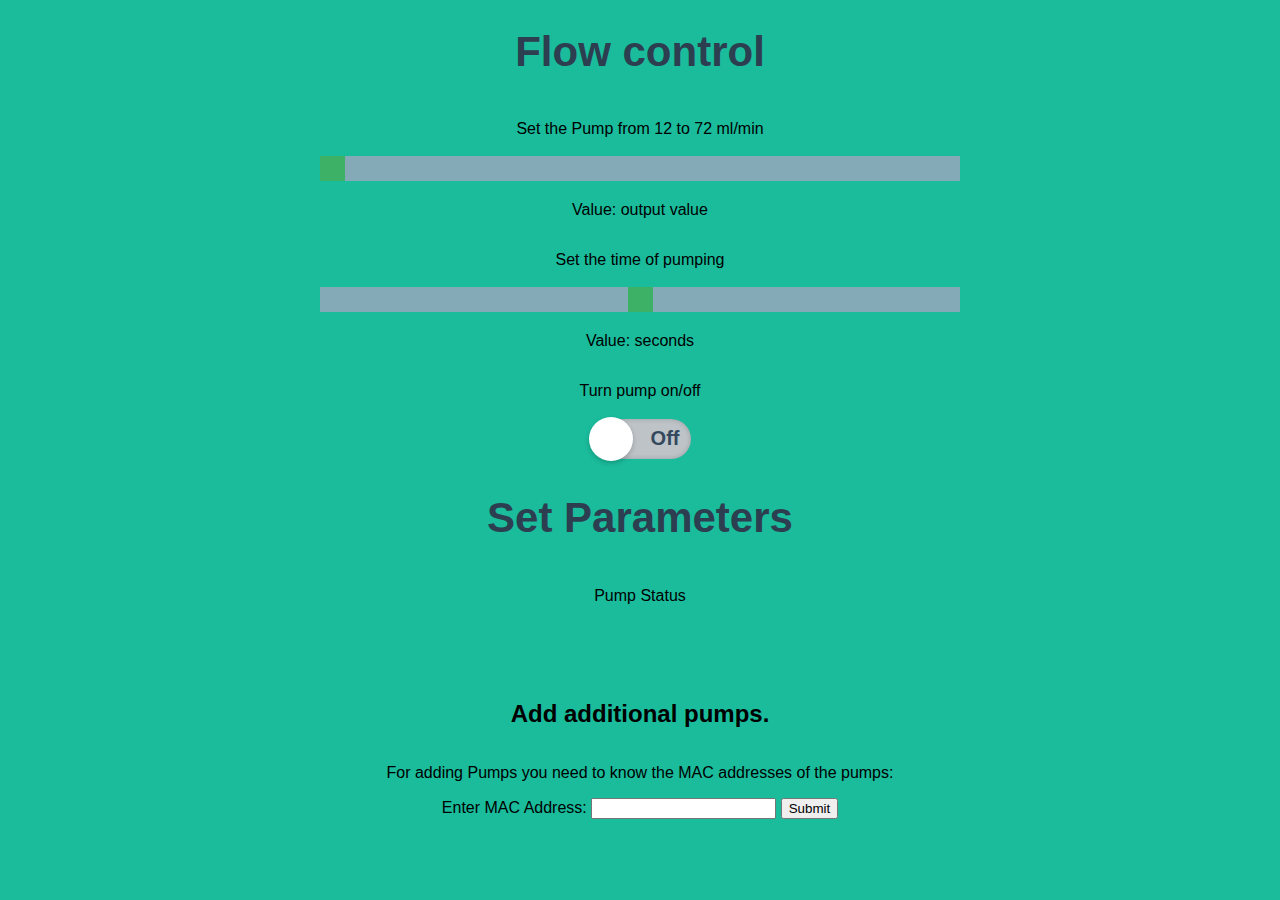
==== ESP2ESPCOM/data/Index.html @ 3bf16a14 "Add files via upload" ====
<!DOCTYPE html>
<html xmlns:mso="urn:schemas-microsoft-com:office:office" xmlns:msdt="uuid:C2F41010-65B3-11d1-A29F-00AA00C14882">
<head>
	<title>Flow control</title>
	<meta charset="utf-8" name="viewport" content="width=device-width, initial-scale=1">
	<link rel="stylesheet" type="text/css" href="main.css">
	<script src="jquery.js"></script>
	<script src="myJsFunctions.js"></script>

<!--[if gte mso 9]><xml>
<mso:CustomDocumentProperties>
<mso:display_urn_x003a_schemas-microsoft-com_x003a_office_x003a_office_x0023_Editor msdt:dt="string">Martin Grosberg</mso:display_urn_x003a_schemas-microsoft-com_x003a_office_x003a_office_x0023_Editor>
<mso:xd_Signature msdt:dt="string"></mso:xd_Signature>
<mso:Order msdt:dt="string">5660300.00000000</mso:Order>
<mso:ComplianceAssetId msdt:dt="string"></mso:ComplianceAssetId>
<mso:TemplateUrl msdt:dt="string"></mso:TemplateUrl>
<mso:xd_ProgID msdt:dt="string"></mso:xd_ProgID>
<mso:SharedWithUsers msdt:dt="string"></mso:SharedWithUsers>
<mso:display_urn_x003a_schemas-microsoft-com_x003a_office_x003a_office_x0023_Author msdt:dt="string">Martin Grosberg</mso:display_urn_x003a_schemas-microsoft-com_x003a_office_x003a_office_x0023_Author>
<mso:ContentTypeId msdt:dt="string">0x0101002A9DB9F94E987C4EAB6A9B3ECDDD85C1</mso:ContentTypeId>
<mso:_SourceUrl msdt:dt="string"></mso:_SourceUrl>
<mso:_SharedFileIndex msdt:dt="string"></mso:_SharedFileIndex>
</mso:CustomDocumentProperties>
</xml><![endif]-->
</head>
<body>
	<h1>Flow control</h1>
	<div class="slidecontainer">
		<p>Set the Pump  from 12 to 72 ml/min</p>
		<input type="range" min="12" max="72" value="12" class="slider" id="Pump1Slider_1">
		<p>Value: <span id="Slider1Value"></span> output value</p>
	</div>
	<div class="slidecontainer">
		<p>Set the time of pumping</p>
		<input type="range" min="0" max="120" value="60" class="slider" id="Pump1Slider_2">
		<p>Value: <span id="Slider2Value"></span> seconds </p>
	</div>
  <div class="toggleBox">
  <p>Turn pump on/off</p>
    <div class="toggle">
		 <input type="checkbox" id ="myCheck">
		 <label for="" class="onbtn" >On</label>
		 <label for="" class="ofbtn" >Off</label>
    </div>
  </div>  
	<title> Count down timer</title>
	<div class="container">
		<h1 id="count1" >Set Parameters</h1>
	</div>
	
<p>Pump Status</p>
<table>
	<tr>
		<td><canvas id="pumpStatus1" width="50" height="50"></canvas></td>
	</tr>
</table>

<h2>Add additional pumps.</h2>

<p>For adding Pumps you need to know the MAC addresses of the pumps:</p>

<form id = "myForm1" onsubmit ="ShowHide()">
  Enter MAC Address: <input type="text" name="fname">
  <input type="submit" value="Submit">
</form> 

<div id="myDIV" >

<h1>Pump 2</h1>
	<div class="slidecontainer">
		<p>Set the Pump  from 12 to 72 ml/min</p>
		<input type="range" min="12" max="72" value="12" class="slider" id="Pump2Slider_1">
		<p>Value: <span id="Slider3Value"></span> output value</p>
	</div>
	<div class="slidecontainer">
		<p>Set the time of pumping</p>
		<input type="range" min="0" max="120" value="60" class="slider" id="Pump2Slider_2">
		<p>Value: <span id="Slider4Value"></span> seconds </p>
	</div>
  <div class="toggleBox">
  <p>Turn pump on/off</p>
    <div class="toggle">
		 <input type="checkbox" id ="myCheck2">
		 <label for="" class="onbtn" >On</label>
		 <label for="" class="ofbtn" >Off</label> 
    </div>
  </div>  
	<title> Count down timer</title>
	<div class="container">
		<h1 id="count2" >Set Parameters</h1>
	</div>
	
<p>Pump Status</p>
<table>
	<tr>
		<td><canvas id="pumpStatus2" width="50" height="50"></canvas></td>
	</tr>
</table>
<p>For adding Pumps you need to know the MAC addresses of the pumps:</p>

<form id = "myForm2" onsubmit ="ShowHide2()">
  Enter MAC Address: <input type="text" name="fname">
  <input type="submit" value="Submit">
</form>
</div>
<br></br>
<br></br>
<div id="myDIV2">
<h1>Pump 3</h1>
	<div class="slidecontainer">
		<p>Set the Pump  from 12 to 72 ml/min</p>
		<input type="range" min="12" max="72" value="12" class="slider" id="Pump3Slider_1">
		<p>Value: <span id="Slider5Value"></span> output value</p>
	</div>
	<div class="slidecontainer">
		<p>Set the time of pumping</p>
		<input type="range" min="0" max="120" value="60" class="slider" id="Pump3Slider_2">
		<p>Value: <span id="Slider6Value"></span> seconds </p>
	</div>
  <div class="toggleBox">
  <p>Turn pump on/off</p>
    <div class="toggle">
		 <input type="checkbox" id ="myCheck3">
		 <label for="" class="onbtn" >On</label>
		 <label for="" class="ofbtn" >Off</label> 
    </div>
  </div>  
	<title> Count down timer</title>
	<div class="container">
		<h1 id="count3" >Set Parameters</h1>
	</div>
<p>Pump Status</p>
<table>
	<tr>
		<td><canvas id="pumpStatus3" width="50" height="50"></canvas></td>
	</tr>
</table>
</div>
</body>
---- ESP2ESPCOM/data/main.css ----
.slidecontainer {
  width: 100%;
}
.slider {
  -webkit-appearance: none;
  width: 50%;
  height: 25px;
  background: #b3a3c3;
  outline: none;
  opacity: 0.7;
  -webkit-transition: .2s;
  transition: opacity .2s;
}
.slider:hover {
  opacity: 1;
}
.slider::-webkit-slider-thumb {
  -webkit-appearance: none;
  appearance: none;
  width: 25px;
  height: 25px;
  background: #4CAD50;
  cursor: pointer;
}
.slider::-moz-range-thumb {
  width: 25px;
  height: 25px;
  background: #4CAG50;
  cursor: pointer;
}

body {
  margin: 0;
  padding: 0;
  font-family: 'Montserrat', sans-serif;
  background: #1abc9c;
  display: grid;
  align-items: center;
  height: 40vh;
  text-align: center;
}

h1 {
  font-size: 42px;
  color: #2c3e50;
}
input[type="checkbox"] {
  position: relative;
  width: 100px;
  height: 40px;
  background: #bdc3c7;
  -webkit-appearance: none;
  border-radius: 20px;
  outline: none;
  transition: .4s;
  box-shadow: inset 0 0 5px rgba(0, 0, 0, 0.2);
  cursor: pointer;
}
input:checked[type="checkbox"] {
  background: #3498db;
}
input[type="checkbox" ]::before {
  z-index: 2;
  position: absolute;
  content: "";
  left: 0;
  width: 40px;
  height: 40px;
  background: #fff;
  border-radius: 50%;
  transform: scale(1.1);
  box-shadow: 0 2px 5px rgba(0, 0, 0, 0.2);
  transition: .4s;
}
input:checked[type="checkbox"]::before {
  left: 60px;
}
.toggle {
  position: relative;
  display: inline;
}
label {
  position: absolute;
  color: #fff;
  font-weight: 600;
  font-size: 20px;
  pointer-events: none;
}
.onbtn {
  bottom: 15px;
  left: 15px;
}
.ofbtn {
  bottom: 15px;
  right: 14px;
  color: #34495e;
}
#myDIV {
  width: 100%;
  padding: 50px 0;
  text-align: center;
  background-color: lightblue;
  margin-top: 20px;
  display: none;
}
#myDIV2 {
  width: 100%;
  padding: 50px 0;
  text-align: center;
  margin-top: 20px;
  display: none;
}
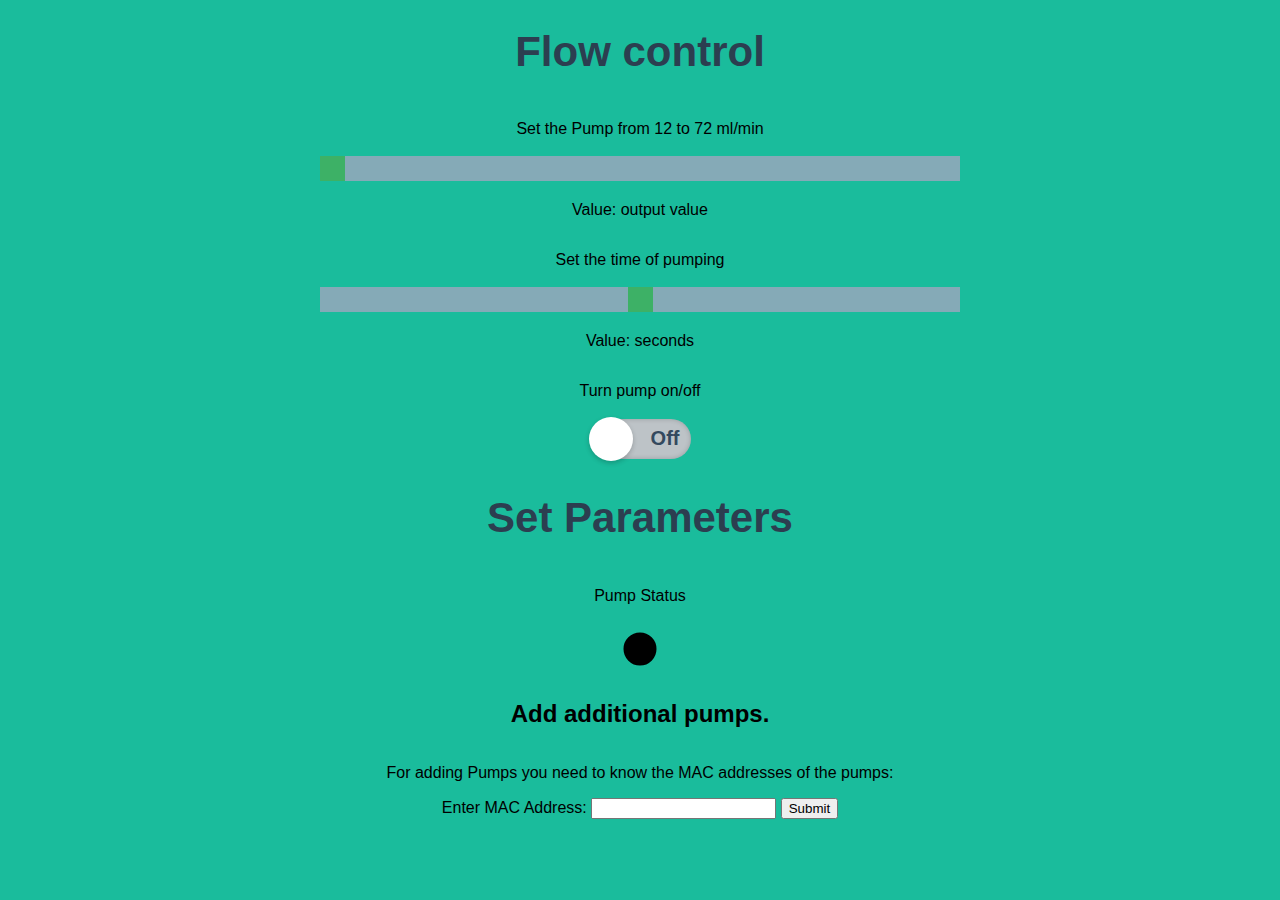
==== commit 6f8c9e8a: "Update Index.html" ====
--- a/ESP2ESPCOM/data/Index.html
+++ b/ESP2ESPCOM/data/Index.html
@@ -59,7 +59,7 @@
 
 <p>For adding Pumps you need to know the MAC addresses of the pumps:</p>
 
-<form id = "myForm1" onsubmit ="ShowHide()">
+<form id = "myForm1" onsubmit ="ShowHide(1)">
   Enter MAC Address: <input type="text" name="fname">
   <input type="submit" value="Submit">
 </form> 
@@ -98,7 +98,7 @@
 </table>
 <p>For adding Pumps you need to know the MAC addresses of the pumps:</p>
 
-<form id = "myForm2" onsubmit ="ShowHide2()">
+<form id = "myForm2" onsubmit ="ShowHide(2)">
   Enter MAC Address: <input type="text" name="fname">
   <input type="submit" value="Submit">
 </form>
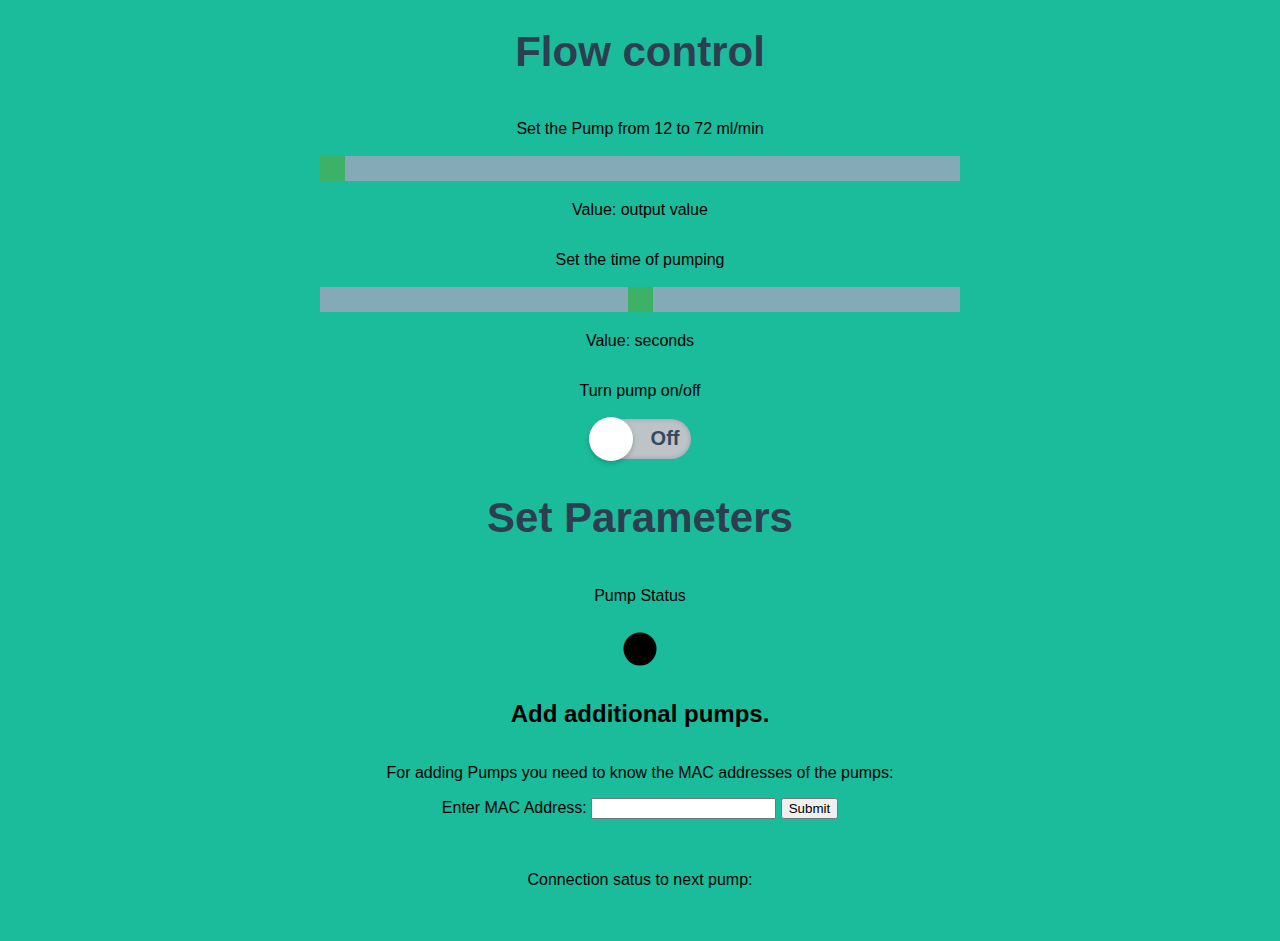
==== commit b4ebbdec: "Update Index.html" ====
--- a/ESP2ESPCOM/data/Index.html
+++ b/ESP2ESPCOM/data/Index.html
@@ -104,6 +104,8 @@
 </form>
 </div>
 <br></br>
+<p>Connection satus to next pump: <span id="ConnectionStatus1"></span>  </p>
+
 <br></br>
 <div id="myDIV2">
 <h1>Pump 3</h1>
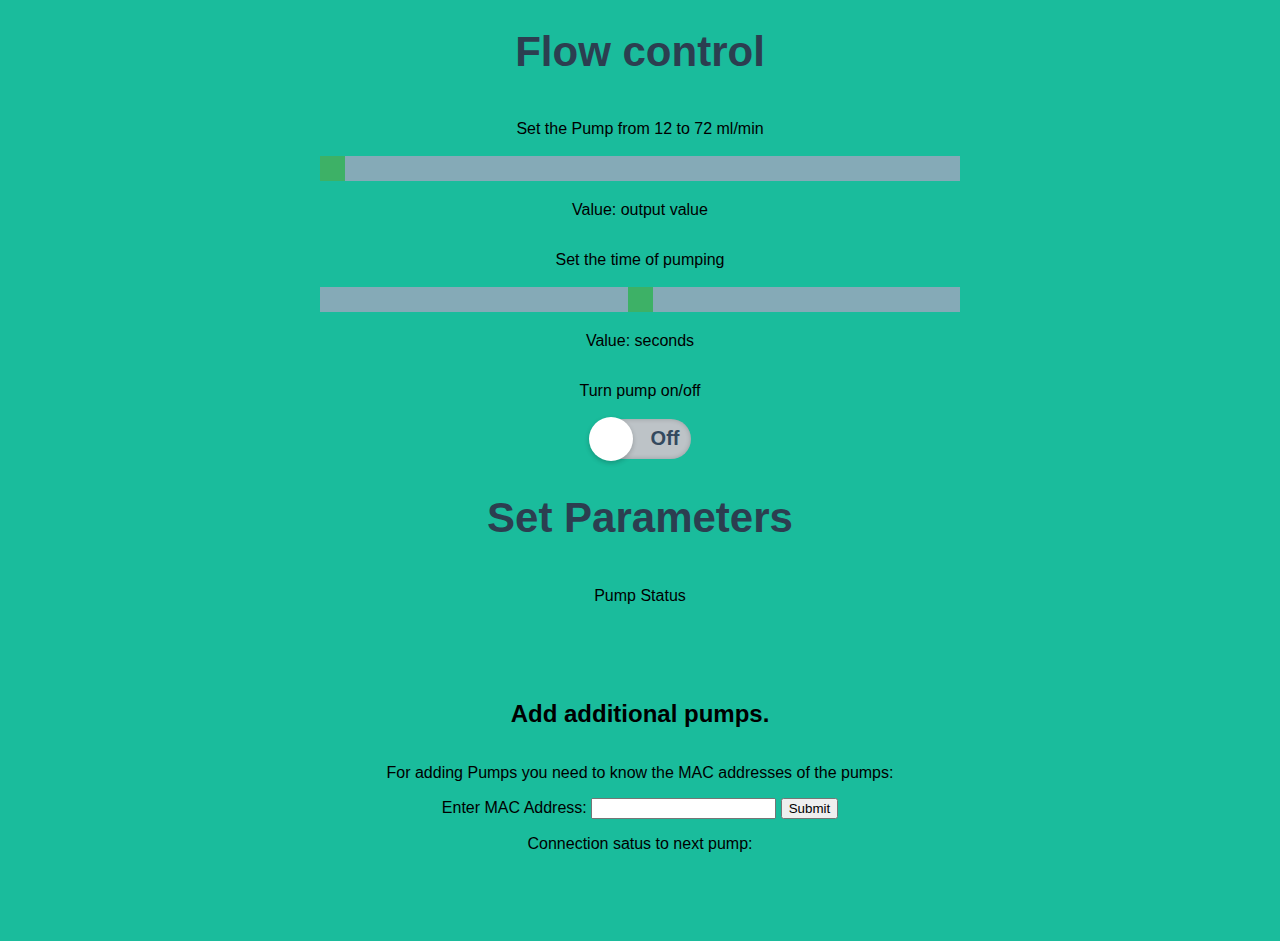
==== commit 4d08518a: "Update Index.html" ====
--- a/ESP2ESPCOM/data/Index.html
+++ b/ESP2ESPCOM/data/Index.html
@@ -63,7 +63,7 @@
   Enter MAC Address: <input type="text" name="fname">
   <input type="submit" value="Submit">
 </form> 
-
+<p>Connection satus to next pump: <span id="ConnectionStatus1"></span>  </p>
 <div id="myDIV" >
 
 <h1>Pump 2</h1>
@@ -102,10 +102,9 @@
   Enter MAC Address: <input type="text" name="fname">
   <input type="submit" value="Submit">
 </form>
+<p>Connection satus to next pump: <span id="ConnectionStatus2"></span>  </p>
 </div>
 <br></br>
-<p>Connection satus to next pump: <span id="ConnectionStatus1"></span>  </p>
-
 <br></br>
 <div id="myDIV2">
 <h1>Pump 3</h1>
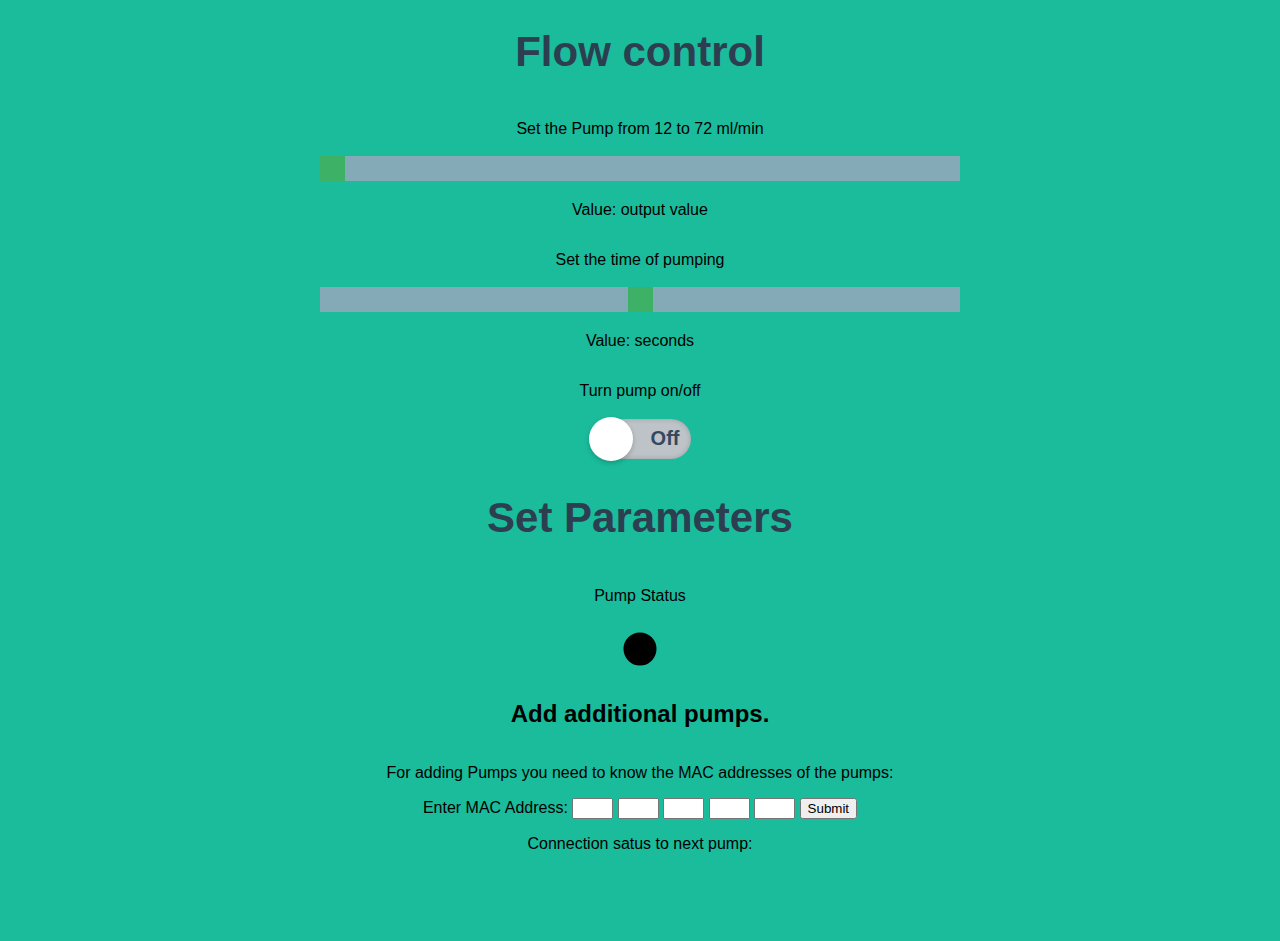
==== commit cc1d1252: "Update Index.html" ====
--- a/ESP2ESPCOM/data/Index.html
+++ b/ESP2ESPCOM/data/Index.html
@@ -60,7 +60,11 @@
 <p>For adding Pumps you need to know the MAC addresses of the pumps:</p>
 
 <form id = "myForm1" onsubmit ="ShowHide(1)">
-  Enter MAC Address: <input type="text" name="fname">
+  Enter MAC Address: <input type="text" id="p2MAC1" name="fMAC1" maxlength="2" size="2">
+<input type="text" id="p2MAC2" name="fMAC2" maxlength="2" size="2">
+<input type="text" id="p2MAC3" name="fMAC3" maxlength="2" size="2">
+<input type="text" id="p2MAC4" name="fMAC4" maxlength="2" size="2">
+<input type="text" id="p2MAC5" name="fMAC5" maxlength="2" size="2">
   <input type="submit" value="Submit">
 </form> 
 <p>Connection satus to next pump: <span id="ConnectionStatus1"></span>  </p>
@@ -99,7 +103,13 @@
 <p>For adding Pumps you need to know the MAC addresses of the pumps:</p>
 
 <form id = "myForm2" onsubmit ="ShowHide(2)">
-  Enter MAC Address: <input type="text" name="fname">
+  Enter MAC Address: <input type="text" id="p3MAC1" name="fMAC1" maxlength="2" size="2">
+<input type="text" id="p3MAC2" name="fMAC2" maxlength="2" size="2">
+<input type="text" id="p3MAC3" name="fMAC3" maxlength="2" size="2">
+<input type="text" id="p3MAC4" name="fMAC4" maxlength="2" size="2">
+<input type="text" id="p3MAC5" name="fMAC5" maxlength="2" size="2">
+
+
   <input type="submit" value="Submit">
 </form>
 <p>Connection satus to next pump: <span id="ConnectionStatus2"></span>  </p>
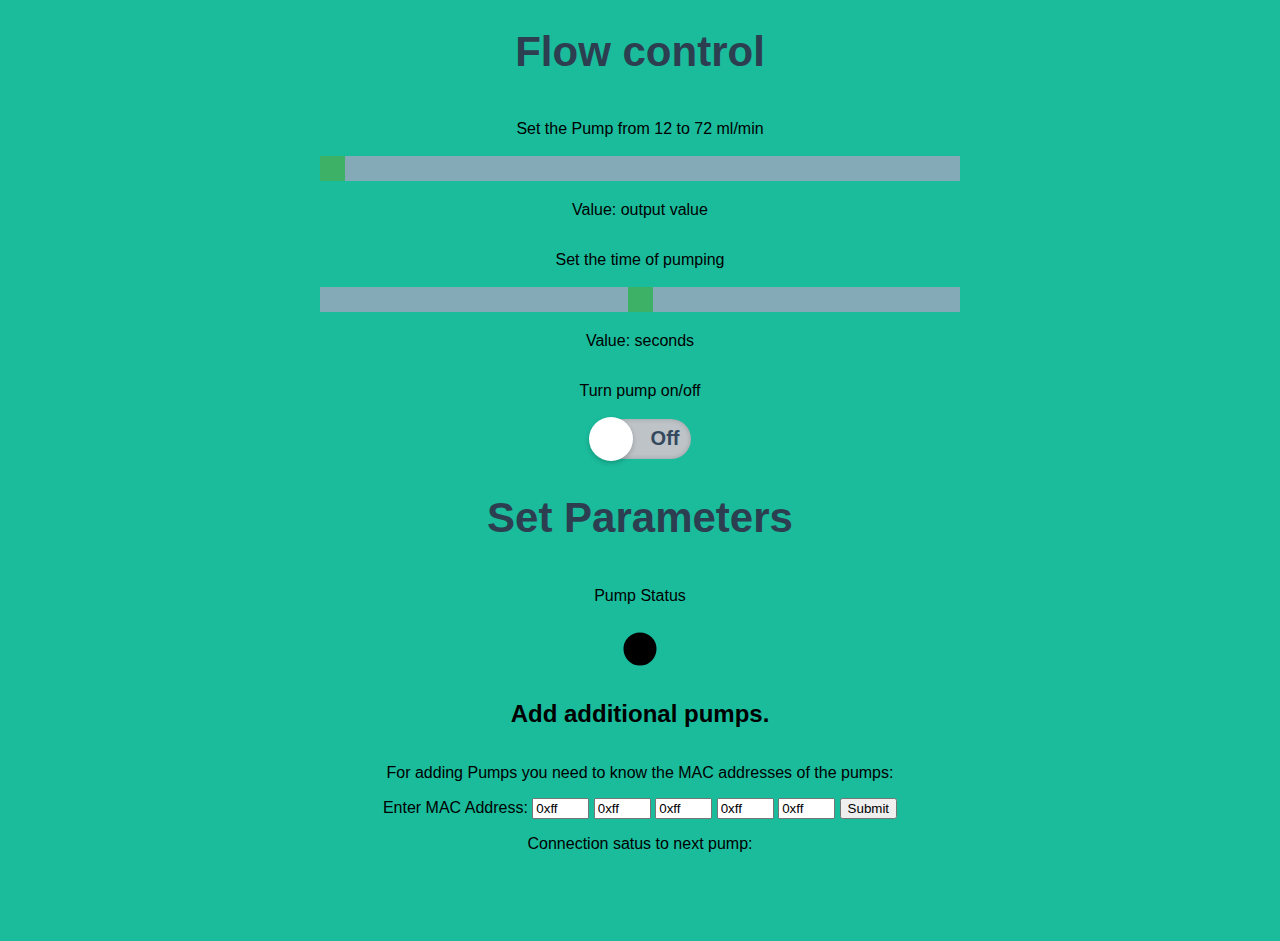
==== commit bf151f8d: "Update Index.html" ====
--- a/ESP2ESPCOM/data/Index.html
+++ b/ESP2ESPCOM/data/Index.html
@@ -60,11 +60,11 @@
 <p>For adding Pumps you need to know the MAC addresses of the pumps:</p>
 
 <form id = "myForm1" onsubmit ="ShowHide(1)">
-  Enter MAC Address: <input type="text" id="p2MAC1" name="fMAC1" maxlength="2" size="2">
-<input type="text" id="p2MAC2" name="fMAC2" maxlength="2" size="2">
-<input type="text" id="p2MAC3" name="fMAC3" maxlength="2" size="2">
-<input type="text" id="p2MAC4" name="fMAC4" maxlength="2" size="2">
-<input type="text" id="p2MAC5" name="fMAC5" maxlength="2" size="2">
+  Enter MAC Address: <input type="text" id="p2MAC1" name="p2MAC1" maxlength="4" size="4" value="0xff">
+<input type="text" id="p2MAC2" name="p2MAC2" maxlength="4" size="4" value="0xff">
+<input type="text" id="p2MAC3" name="p2MAC3" maxlength="4" size="4" value="0xff">
+<input type="text" id="p2MAC4" name="p2MAC4" maxlength="4" size="4" value="0xff">
+<input type="text" id="p2MAC5" name="p2MAC5" maxlength="4" size="4" value="0xff">
   <input type="submit" value="Submit">
 </form> 
 <p>Connection satus to next pump: <span id="ConnectionStatus1"></span>  </p>
@@ -103,11 +103,11 @@
 <p>For adding Pumps you need to know the MAC addresses of the pumps:</p>
 
 <form id = "myForm2" onsubmit ="ShowHide(2)">
-  Enter MAC Address: <input type="text" id="p3MAC1" name="fMAC1" maxlength="2" size="2">
-<input type="text" id="p3MAC2" name="fMAC2" maxlength="2" size="2">
-<input type="text" id="p3MAC3" name="fMAC3" maxlength="2" size="2">
-<input type="text" id="p3MAC4" name="fMAC4" maxlength="2" size="2">
-<input type="text" id="p3MAC5" name="fMAC5" maxlength="2" size="2">
+  Enter MAC Address: <input type="text" id="p3MAC1" name="fMAC1" maxlength="4" size="4">
+<input type="text" id="p3MAC2" name="fMAC2" maxlength="4" size="4">
+<input type="text" id="p3MAC3" name="fMAC3" maxlength="4" size="4">
+<input type="text" id="p3MAC4" name="fMAC4" maxlength="4" size="4">
+<input type="text" id="p3MAC5" name="fMAC5" maxlength="4" size="4">
 
 
   <input type="submit" value="Submit">
